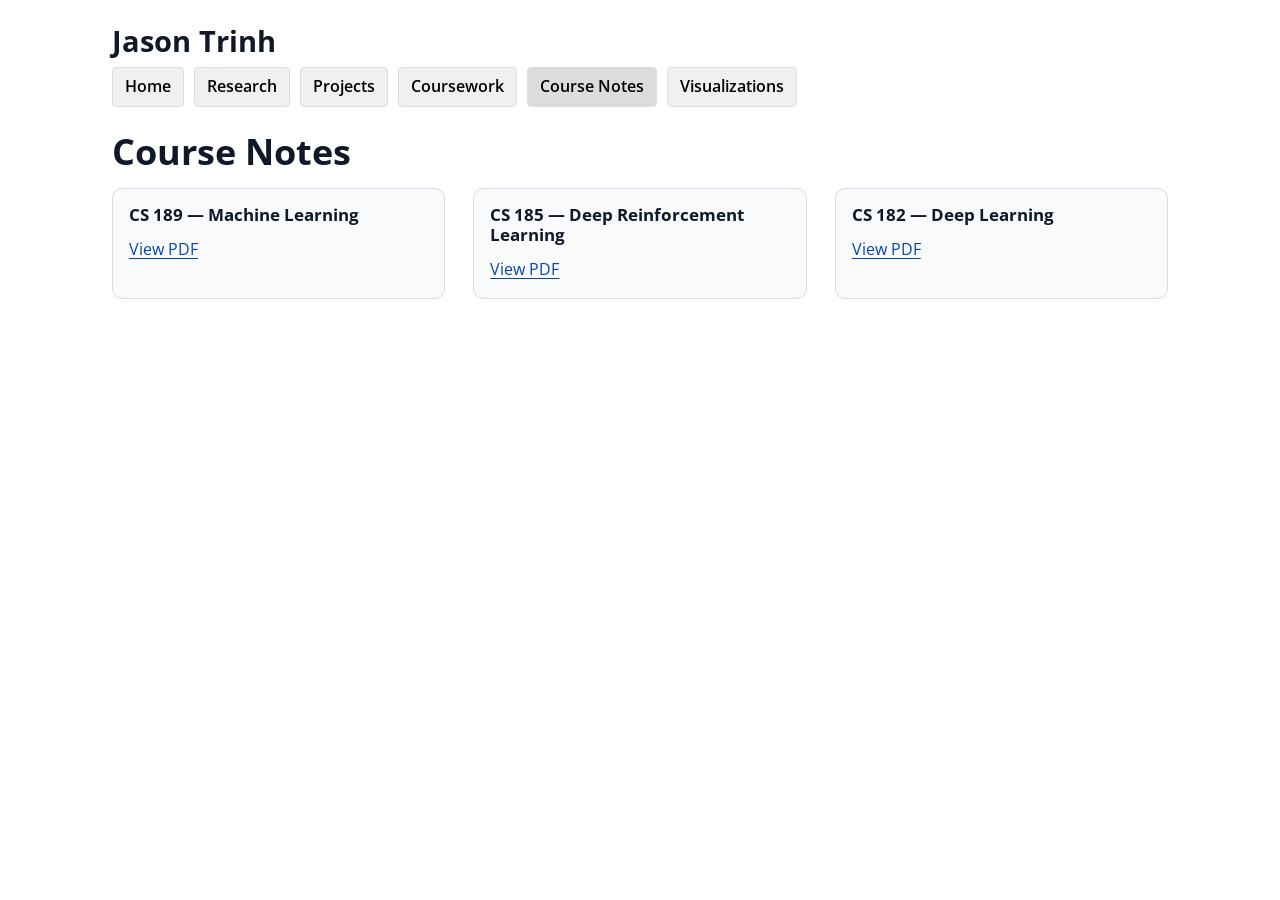
==== course-notes.html @ 4e82bfd0 "Add course notes page and PDFs" ====
<!DOCTYPE html>
<html lang="en">
<head>
  <meta charset="UTF-8" />
  <meta name="viewport" content="width=device-width, initial-scale=1.0" />
  <title>Course Notes - Jason Trinh</title>
  <link href="https://fonts.googleapis.com/css?family=Open+Sans:400,600&display=swap" rel="stylesheet">
  <link rel="stylesheet" href="style.css?v=researchlinks-20260726">
</head>
<body>
  <h1>Jason Trinh</h1>
  <div class="nav">
    <a href="index.html">Home</a>
    <a href="research.html">Research</a>
    <a href="projects.html">Projects</a>
    <a href="grades.html">Coursework</a>
    <a href="course-notes.html" class="active">Course Notes</a>
    <a href="visualizations.html">Visualizations</a>
  </div>

  <h1>Course Notes</h1>
  <div class="selected-work">
    <div class="work-item">
      <h3>CS 189 — Machine Learning</h3>
      <div class="link-row">
        <a href="assets/CS189_Course_Reader.pdf" target="_blank" rel="noopener">View PDF</a>
      </div>
    </div>

    <div class="work-item">
      <h3>CS 185 — Deep Reinforcement Learning</h3>
      <div class="link-row">
        <a href="assets/CS185_Course_Reader.pdf" target="_blank" rel="noopener">View PDF</a>
      </div>
    </div>

    <div class="work-item">
      <h3>CS 182 — Deep Learning</h3>
      <div class="link-row">
        <a href="assets/CS182_Course_Reader.pdf" target="_blank" rel="noopener">View PDF</a>
      </div>
    </div>
  </div>
</body>
</html>
---- style.css ----
:root {
  --bg: #ffffff;
  --panel: #f8fafc;
  --panel-soft: #eef2f6;
  --text: #111827;
  --muted: #4b5563;
  --rule: #d7dee7;
  --accent: #0645ad;
  --accent-strong: #003a8c;
  --max-width: 1120px;
}

* {
  box-sizing: border-box;
}

body {
  font-family: 'Open Sans', sans-serif;
  line-height: 1.6;
  max-width: var(--max-width);
  margin: auto;
  padding: 24px 32px 48px;
  background: var(--bg);
  color: var(--text);
}

h1,
h2,
h3 {
  color: var(--text);
  line-height: 1.15;
}

h1 {
  margin: 0 0 16px;
  font-size: 2.25rem;
  letter-spacing: 0;
}

body > h1:first-of-type {
  margin-bottom: 14px;
  font-size: 1.8rem;
}

h2 {
  margin-top: 32px;
  font-size: 1.55rem;
}

p,
li,
td,
th {
  color: var(--muted);
}

a {
  color: var(--accent);
  text-decoration-thickness: 1px;
  text-underline-offset: 3px;
}

a:hover {
  color: var(--accent-strong);
}

.nav {
  display: flex;
  flex-wrap: wrap;
  gap: 8px 10px;
  margin: -4px 0 24px;
}

.nav a {
  margin: 0;
  padding: 6px 12px;
  display: inline-flex;
  align-items: center;
  white-space: nowrap;
  border: 1px solid var(--rule);
  border-radius: 4px;
  background: #f0f0f0;
  color: #000000;
  font-weight: 600;
  text-decoration: none;
}

.nav a.active,
.nav a:hover {
  background: #dcdcdc;
  border-color: #dcdcdc;
  color: #000000;
}

.lede {
  max-width: 860px;
  color: var(--muted);
  font-size: 1.05rem;
}

.profile-photo {
  width: 100%;
  height: 100%;
  object-fit: contain;
  border-radius: 10px;
  border: 1px solid var(--rule);
  display: block;
}

.home-intro {
  display: grid;
  grid-template-columns: minmax(320px, 430px) minmax(0, 1fr);
  gap: 28px;
  align-items: stretch;
}

.home-intro h2 {
  margin-top: 0;
}

.home-intro .lede {
  margin-top: 0;
}

.meta-list {
  display: grid;
  grid-template-columns: repeat(auto-fit, minmax(240px, 1fr));
  gap: 8px;
  padding: 0;
  list-style: none;
}

.home-intro .meta-list {
  grid-template-columns: 1fr;
}

.profile-facts {
  margin-top: 18px;
  padding: 16px;
  border: 1px solid var(--rule);
  border-radius: 10px;
  background: var(--panel);
}

.meta-list li,
.course-highlight {
  padding: 0;
  border: 0;
  border-radius: 0;
  background: transparent;
}

.work-item {
  padding: 16px;
  border: 1px solid var(--rule);
  border-radius: 10px;
  background: var(--panel);
}

strong {
  display: inline;
  padding: 0;
  border-radius: 0;
  background: transparent;
  color: var(--text);
  font-weight: 600;
}

.selected-work,
.course-grid {
  display: grid;
  grid-template-columns: repeat(auto-fit, minmax(300px, 1fr));
  gap: 18px 28px;
}

.course-grid {
  grid-template-columns: repeat(4, minmax(0, 1fr));
}

.work-item h3,
.course-highlight h3 {
  margin: 0 0 8px;
  font-size: 1.08rem;
}

.work-status {
  margin-left: 8px;
  color: var(--muted);
  font-size: 0.82rem;
  font-weight: 600;
}

.work-item p,
.course-highlight p {
  margin: 0;
}

.link-row {
  display: flex;
  flex-wrap: wrap;
  gap: 12px;
  margin-top: 12px;
}

.link-column {
  display: flex;
  align-items: flex-start;
  flex-direction: column;
  gap: 6px;
  margin-top: 12px;
}

table {
  width: 100%;
  border-collapse: collapse;
  margin-top: 1em;
  overflow: hidden;
  border: 1px solid var(--rule);
  border-radius: 10px;
}

th,
td {
  border: 1px solid var(--rule);
  padding: 10px;
  text-align: left;
}

th {
  background-color: var(--panel-soft);
  color: var(--text);
}

code {
  background-color: var(--panel-soft);
  padding: 2px 4px;
  border: 1px solid var(--rule);
  border-radius: 3px;
  color: var(--text);
  font-family: monospace;
}

details {
  margin-bottom: 1em;
}

summary {
  color: var(--text);
  font-weight: 600;
  cursor: pointer;
}

img,
video,
embed {
  max-width: 100%;
}

video,
embed {
  border: 1px solid var(--rule);
  border-radius: 10px;
  background: #000000;
}

.image-row {
  display: grid;
  grid-template-columns: repeat(2, minmax(0, 1fr));
  gap: 18px;
  align-items: center;
  margin: 1em 0;
}

.image-row img {
  width: 100%;
  display: block;
}

.theory-section {
  background: var(--panel);
  border-color: var(--rule);
}

.algo-card {
  background: var(--panel);
  border-color: var(--rule);
}

.algo-card h4 {
  color: var(--text);
  border-bottom-color: var(--accent);
}

.algo-card p,
.algo-card li {
  color: var(--muted);
}

.math {
  background: var(--panel-soft);
  border-color: var(--rule);
  color: var(--accent);
}

@media (max-width: 640px) {
  body {
    padding: 24px 16px 44px;
  }

  .nav {
    gap: 8px;
  }

  .nav a {
    padding: 7px 10px;
    font-size: 0.92rem;
  }

  .home-intro {
    grid-template-columns: 1fr;
  }

  .profile-photo {
    max-width: 430px;
    height: auto;
  }

  .course-grid {
    grid-template-columns: 1fr;
  }

  .image-row {
    grid-template-columns: 1fr;
  }
}
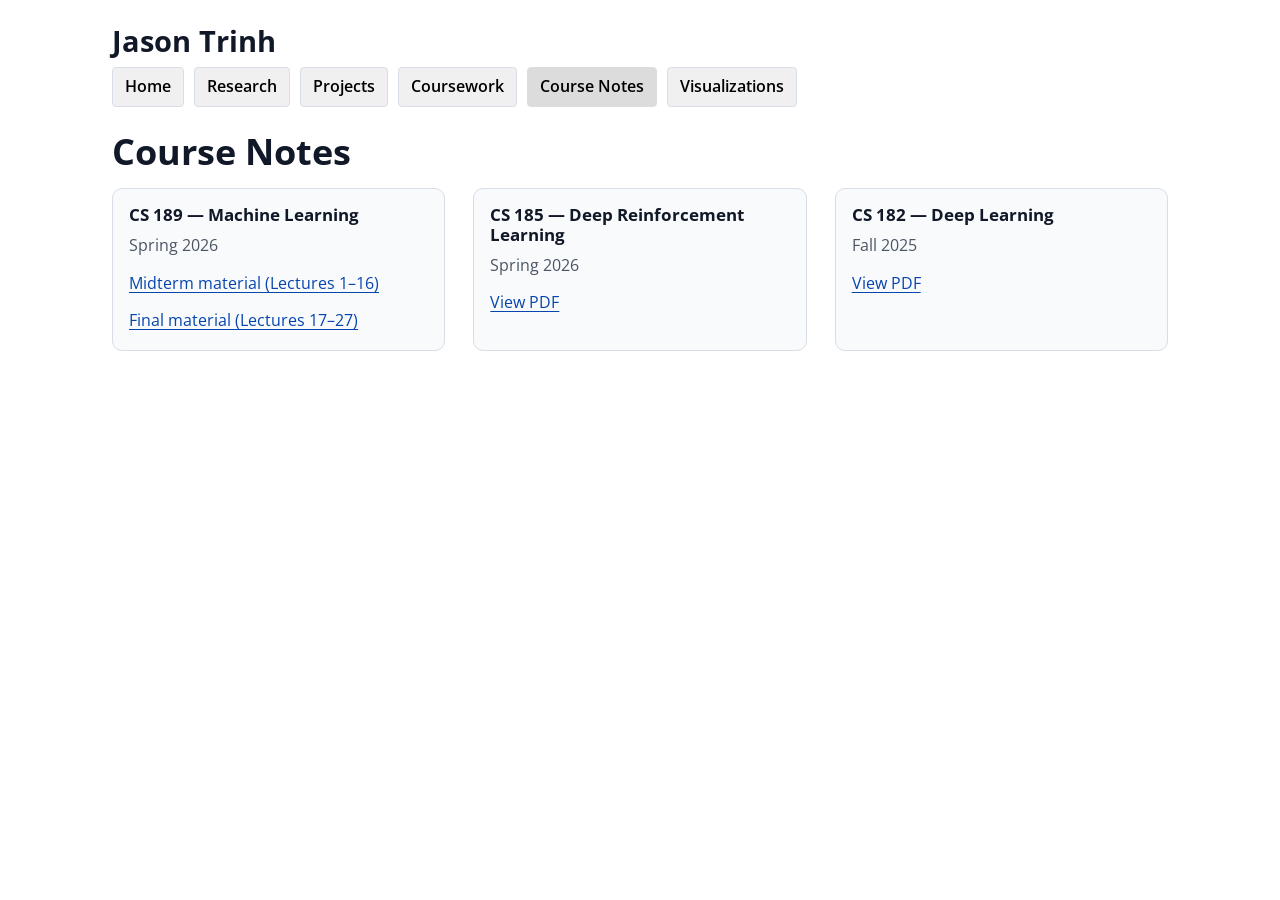
==== commit 6a715752: "Add CS 189 final course reader" ====
--- a/course-notes.html
+++ b/course-notes.html
@@ -3,7 +3,10 @@
 <head>
   <meta charset="UTF-8" />
   <meta name="viewport" content="width=device-width, initial-scale=1.0" />
-  <title>Course Notes - Jason Trinh</title>
+  <title>Machine Learning Course Notes | Jason Trinh</title>
+  <meta name="description" content="Course notes by Jason Trinh for UC Berkeley CS 189 Machine Learning, CS 185 Deep Reinforcement Learning, and CS 182 Deep Learning." />
+  <meta name="robots" content="index, follow" />
+  <link rel="canonical" href="https://jaizunt.github.io/course-notes.html" />
   <link href="https://fonts.googleapis.com/css?family=Open+Sans:400,600&display=swap" rel="stylesheet">
   <link rel="stylesheet" href="style.css?v=researchlinks-20260726">
 </head>
@@ -22,13 +25,16 @@
   <div class="selected-work">
     <div class="work-item">
       <h3>CS 189 — Machine Learning</h3>
+      <p>Spring 2026</p>
       <div class="link-row">
-        <a href="assets/CS189_Course_Reader.pdf" target="_blank" rel="noopener">View PDF</a>
+        <a href="assets/CS189_Course_Reader.pdf" target="_blank" rel="noopener">Midterm material (Lectures 1–16)</a>
+        <a href="assets/CS189_Course_Reader_2.pdf" target="_blank" rel="noopener">Final material (Lectures 17–27)</a>
       </div>
     </div>
 
     <div class="work-item">
       <h3>CS 185 — Deep Reinforcement Learning</h3>
+      <p>Spring 2026</p>
       <div class="link-row">
         <a href="assets/CS185_Course_Reader.pdf" target="_blank" rel="noopener">View PDF</a>
       </div>
@@ -36,6 +42,7 @@
 
     <div class="work-item">
       <h3>CS 182 — Deep Learning</h3>
+      <p>Fall 2025</p>
       <div class="link-row">
         <a href="assets/CS182_Course_Reader.pdf" target="_blank" rel="noopener">View PDF</a>
       </div>
